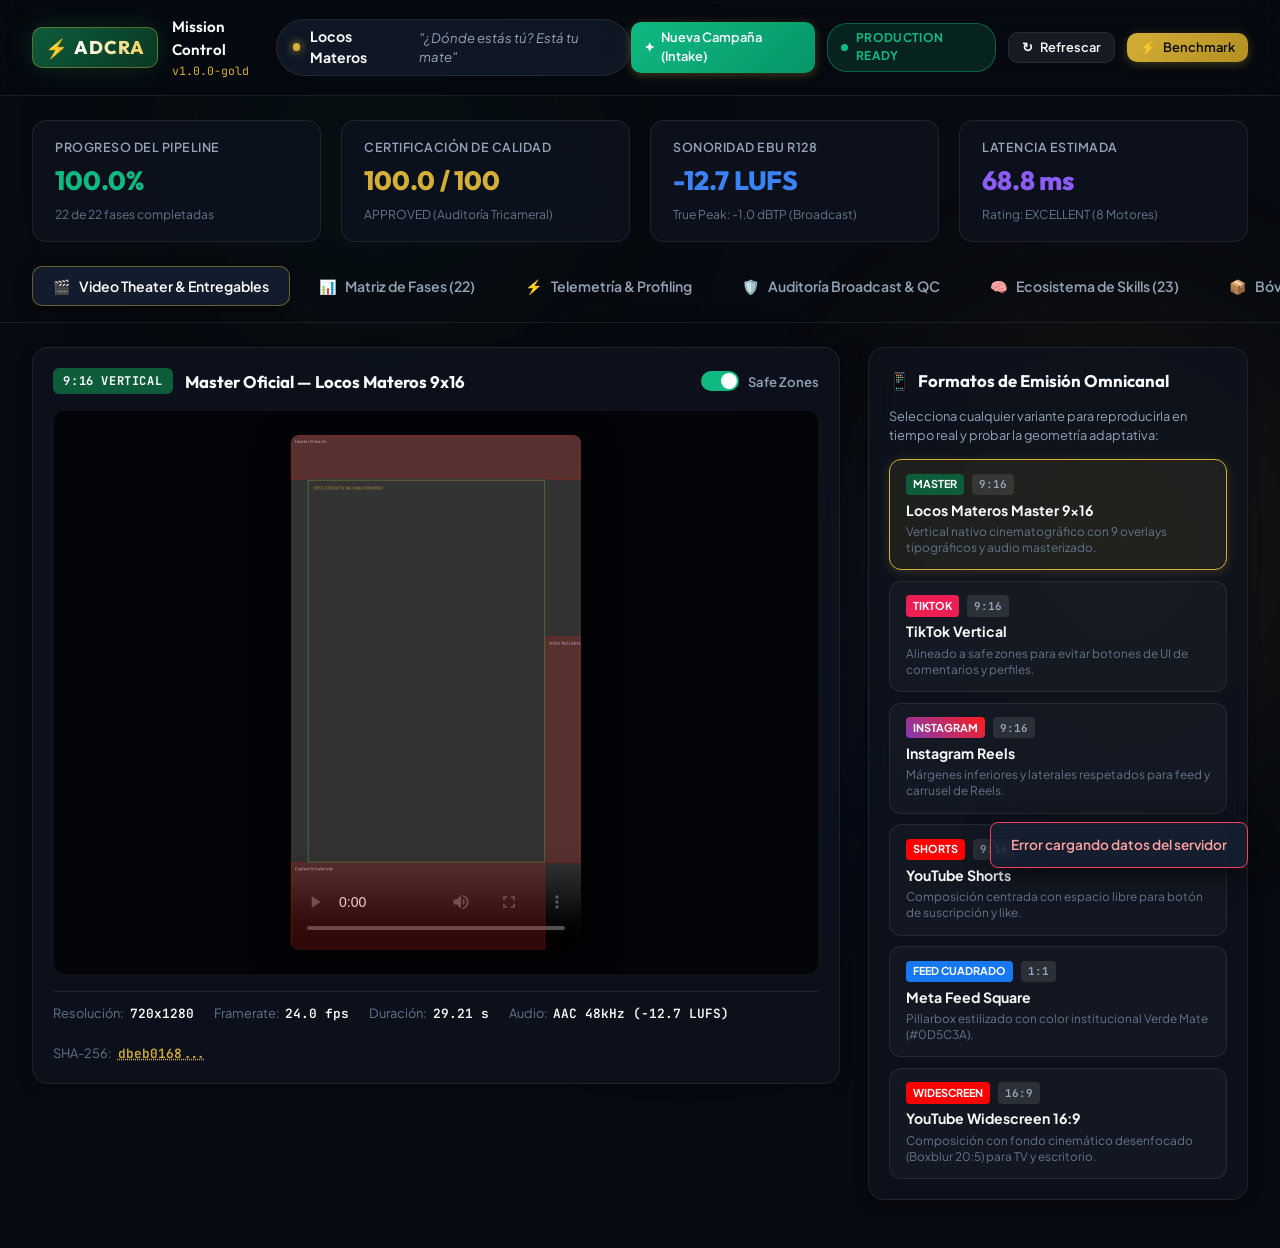
==== web/index.html @ 102d0109 "feat(adcra): initial release v1.0.0-gold + Campaign Intake Studio FASE UI-01" ====
<!DOCTYPE html>
<html lang="es">
<head>
  <meta charset="UTF-8">
  <meta name="viewport" content="width=device-width, initial-scale=1.0">
  <title>ADCRA Mission Control — Autonomous Digital Campaign Dashboard</title>
  <meta name="description" content="Centro de mando, monitoreo en tiempo real y reproductor broadcast de la agencia autónoma ADCRA para la campaña Locos Materos.">
  <link rel="preconnect" href="https://fonts.googleapis.com">
  <link rel="preconnect" href="https://fonts.gstatic.com" crossorigin>
  <link href="https://fonts.googleapis.com/css2?family=Outfit:wght@400;500;600;700;800&family=Plus+Jakarta+Sans:wght@300;400;500;600;700&family=JetBrains+Mono:wght@400;500;600&display=swap" rel="stylesheet">
  <link rel="stylesheet" href="index.css">
</head>
<body class="dark-theme">
  <!-- Glow Elements for Glassmorphism -->
  <div class="ambient-glow glow-green"></div>
  <div class="ambient-glow glow-gold"></div>
  <div class="ambient-glow glow-blue"></div>

  <!-- Header / Top Bar -->
  <header class="top-nav" id="topNav">
    <div class="nav-brand">
      <div class="logo-badge">
        <span class="logo-icon">⚡</span>
        <span class="logo-text">ADCRA</span>
      </div>
      <div class="system-meta">
        <span class="system-title">Mission Control</span>
        <span class="version-tag">v1.0.0-gold</span>
      </div>
    </div>

    <div class="campaign-pill">
      <span class="pill-dot"></span>
      <span class="campaign-title">Locos Materos</span>
      <span class="campaign-claim">"¿Dónde estás tú? Está tu mate"</span>
    </div>

    <div class="nav-actions">
      <a href="/intake" class="btn btn-primary btn-sm" id="btnGoToIntake" style="text-decoration:none; background: linear-gradient(135deg, #10B981, #059669); border-color: #34D399; color: #fff; font-weight: 600; display: inline-flex; align-items: center; gap: 6px;">
        <span class="btn-icon">✦</span> Nueva Campaña (Intake)
      </a>
      <span class="status-badge status-ready" id="systemStatusBadge">
        <span class="pulse-indicator"></span> PRODUCTION READY
      </span>
      <button class="btn btn-secondary btn-sm" id="btnRefresh" title="Refrescar métricas">
        <span class="btn-icon">↻</span> Refrescar
      </button>
      <button class="btn btn-primary btn-sm" id="btnQuickBenchmark" title="Ejecutar prueba de estrés">
        <span class="btn-icon">⚡</span> Benchmark
      </button>
    </div>
  </header>

  <!-- Metric Ribbon -->
  <section class="metric-ribbon" id="metricRibbon">
    <div class="metric-card">
      <div class="metric-label">Progreso del Pipeline</div>
      <div class="metric-value text-emerald" id="valPipelineProgress">100.0%</div>
      <div class="metric-sub">22 de 22 fases completadas</div>
    </div>
    <div class="metric-card">
      <div class="metric-label">Certificación de Calidad</div>
      <div class="metric-value text-gold" id="valQcScore">100.0 / 100</div>
      <div class="metric-sub">APPROVED (Auditoría Tricameral)</div>
    </div>
    <div class="metric-card">
      <div class="metric-label">Sonoridad EBU R128</div>
      <div class="metric-value text-blue" id="valLoudness">-12.7 LUFS</div>
      <div class="metric-sub">True Peak: -1.0 dBTP (Broadcast)</div>
    </div>
    <div class="metric-card">
      <div class="metric-label">Latencia Estimada</div>
      <div class="metric-value text-purple" id="valLatency">68.8 ms</div>
      <div class="metric-sub">Rating: EXCELLENT (8 Motores)</div>
    </div>
  </section>

  <!-- Main Navigation Tabs -->
  <nav class="tab-navigation" id="tabNav">
    <button class="tab-btn active" data-tab="theater" id="tabBtnTheater">
      <span class="tab-icon">🎬</span> Video Theater & Entregables
    </button>
    <button class="tab-btn" data-tab="pipeline" id="tabBtnPipeline">
      <span class="tab-icon">📊</span> Matriz de Fases (22)
    </button>
    <button class="tab-btn" data-tab="telemetry" id="tabBtnTelemetry">
      <span class="tab-icon">⚡</span> Telemetría & Profiling
    </button>
    <button class="tab-btn" data-tab="qc" id="tabBtnQc">
      <span class="tab-icon">🛡️</span> Auditoría Broadcast & QC
    </button>
    <button class="tab-btn" data-tab="skills" id="tabBtnSkills">
      <span class="tab-icon">🧠</span> Ecosistema de Skills (23)
    </button>
    <button class="tab-btn" data-tab="vault" id="tabBtnVault">
      <span class="tab-icon">📦</span> Bóveda de Entrega
    </button>
  </nav>

  <!-- Main Application Content Panels -->
  <main class="dashboard-content" id="dashboardContent">

    <!-- PANEL 1: VIDEO THEATER & MULTI-PLATFORM DELIVERABLES -->
    <section class="tab-panel active" id="panelTheater">
      <div class="theater-grid">
        <!-- Main Player Box -->
        <div class="player-container">
          <div class="player-card glass-panel">
            <div class="player-header">
              <div class="player-meta">
                <span class="badge-format" id="activeFormatBadge">9:16 VERTICAL</span>
                <span class="player-title" id="activeVideoTitle">Master Oficial — Locos Materos 9x16</span>
              </div>
              <div class="player-controls-top">
                <label class="toggle-switch" title="Mostrar/ocultar guías visuales de safe zones para redes sociales">
                  <input type="checkbox" id="chkSafeZone" checked>
                  <span class="toggle-slider"></span>
                  <span class="toggle-text">Safe Zones</span>
                </label>
              </div>
            </div>

            <!-- Video Viewport Frame -->
            <div class="viewport-wrapper">
              <div class="video-viewport aspect-9-16" id="videoViewport">
                <video id="mainVideoPlayer" controls autoplay loop playsinline preload="metadata">
                  <source src="/campaign/deliverables/masters/locos_materos_master_9x16.mp4" type="video/mp4">
                  Tu navegador no soporta reproducción de video HTML5.
                </video>
                <!-- Dynamic Safe Zone PNG Overlay -->
                <div class="safe-zone-overlay visible" id="safeZoneOverlay">
                  <img id="safeZoneImg" src="/campaign/deliverables/guides/tiktok_9_16_safe_zone.png" alt="Guía de Safe Zone">
                </div>
              </div>
            </div>

            <!-- Player Quick Technical Strip -->
            <div class="player-footer">
              <div class="spec-item">
                <span class="spec-name">Resolución:</span>
                <span class="spec-val" id="specResolution">720x1280</span>
              </div>
              <div class="spec-item">
                <span class="spec-name">Framerate:</span>
                <span class="spec-val" id="specFps">24.0 fps</span>
              </div>
              <div class="spec-item">
                <span class="spec-name">Duración:</span>
                <span class="spec-val" id="specDuration">29.21 s</span>
              </div>
              <div class="spec-item">
                <span class="spec-name">Audio:</span>
                <span class="spec-val" id="specAudio">AAC 48kHz (-12.7 LUFS)</span>
              </div>
              <div class="spec-item spec-hash">
                <span class="spec-name">SHA-256:</span>
                <span class="spec-val hash-preview" id="specHash" title="Click para copiar">dbeb0168...</span>
              </div>
            </div>
          </div>
        </div>

        <!-- Multi-Platform Format Switcher Sidebar -->
        <div class="format-sidebar">
          <div class="glass-panel sidebar-card">
            <h3 class="sidebar-title">
              <span>📱</span> Formatos de Emisión Omnicanal
            </h3>
            <p class="sidebar-subtitle">Selecciona cualquier variante para reproducirla en tiempo real y probar la geometría adaptativa:</p>

            <div class="format-list" id="formatList">
              <!-- Master 9:16 -->
              <div class="format-card active" data-format="master" data-src="/campaign/deliverables/masters/locos_materos_master_9x16.mp4" data-aspect="aspect-9-16" data-res="720x1280" data-guide="/campaign/deliverables/guides/tiktok_9_16_safe_zone.png" data-hash="dbeb016878deb5d1b0bc14c7e440fef6086ccc941d21f2624d937bda3be0b05d">
                <div class="format-badge-row">
                  <span class="format-pill">MASTER</span>
                  <span class="aspect-pill">9:16</span>
                </div>
                <div class="format-name">Locos Materos Master 9x16</div>
                <div class="format-details">Vertical nativo cinematográfico con 9 overlays tipográficos y audio masterizado.</div>
              </div>

              <!-- TikTok 9:16 -->
              <div class="format-card" data-format="tiktok" data-src="/campaign/deliverables/exports/locos_materos_tiktok_9x16.mp4" data-aspect="aspect-9-16" data-res="720x1280" data-guide="/campaign/deliverables/guides/tiktok_9_16_safe_zone.png" data-hash="0c3118aa04cd5ad56aa85c10af69ef1b6aa5b90118e38c26075c4e3ab79949b8">
                <div class="format-badge-row">
                  <span class="format-pill pill-tiktok">TIKTOK</span>
                  <span class="aspect-pill">9:16</span>
                </div>
                <div class="format-name">TikTok Vertical</div>
                <div class="format-details">Alineado a safe zones para evitar botones de UI de comentarios y perfiles.</div>
              </div>

              <!-- Instagram Reels 9:16 -->
              <div class="format-card" data-format="reels" data-src="/campaign/deliverables/exports/locos_materos_instagram_reels_9x16.mp4" data-aspect="aspect-9-16" data-res="720x1280" data-guide="/campaign/deliverables/guides/instagram_reels_9_16_safe_zone.png" data-hash="0c3118aa04cd5ad56aa85c10af69ef1b6aa5b90118e38c26075c4e3ab79949b8">
                <div class="format-badge-row">
                  <span class="format-pill pill-ig">INSTAGRAM</span>
                  <span class="aspect-pill">9:16</span>
                </div>
                <div class="format-name">Instagram Reels</div>
                <div class="format-details">Márgenes inferiores y laterales respetados para feed y carrusel de Reels.</div>
              </div>

              <!-- YouTube Shorts 9:16 -->
              <div class="format-card" data-format="shorts" data-src="/campaign/deliverables/exports/locos_materos_youtube_shorts_9x16.mp4" data-aspect="aspect-9-16" data-res="720x1280" data-guide="/campaign/deliverables/guides/youtube_shorts_9_16_safe_zone.png" data-hash="0c3118aa04cd5ad56aa85c10af69ef1b6aa5b90118e38c26075c4e3ab79949b8">
                <div class="format-badge-row">
                  <span class="format-pill pill-yt">SHORTS</span>
                  <span class="aspect-pill">9:16</span>
                </div>
                <div class="format-name">YouTube Shorts</div>
                <div class="format-details">Composición centrada con espacio libre para botón de suscripción y like.</div>
              </div>

              <!-- Meta Feed 1:1 -->
              <div class="format-card" data-format="feed" data-src="/campaign/deliverables/exports/locos_materos_feed_square_1x1.mp4" data-aspect="aspect-1-1" data-res="720x720" data-guide="/campaign/deliverables/guides/meta_feed_1_1_safe_zone.png" data-hash="bd7d09f0f0ec76ebd94250ee63cfa8d9e685934fb68d99c7d42cf89aee70f5e1">
                <div class="format-badge-row">
                  <span class="format-pill pill-feed">FEED CUADRADO</span>
                  <span class="aspect-pill">1:1</span>
                </div>
                <div class="format-name">Meta Feed Square</div>
                <div class="format-details">Pillarbox estilizado con color institucional Verde Mate (#0D5C3A).</div>
              </div>

              <!-- YouTube Widescreen 16:9 -->
              <div class="format-card" data-format="wide" data-src="/campaign/deliverables/exports/locos_materos_youtube_widescreen_16x9.mp4" data-aspect="aspect-16-9" data-res="1280x720" data-guide="/campaign/deliverables/guides/youtube_widescreen_16_9_safe_zone.png" data-hash="692855b14a439868dd268e0d65b7501a37c35e7dfbbd1c5d3361e6878b4b73b5">
                <div class="format-badge-row">
                  <span class="format-pill pill-yt">WIDESCREEN</span>
                  <span class="aspect-pill">16:9</span>
                </div>
                <div class="format-name">YouTube Widescreen 16:9</div>
                <div class="format-details">Composición con fondo cinemático desenfocado (Boxblur 20:5) para TV y escritorio.</div>
              </div>
            </div>
          </div>
        </div>
      </div>
    </section>

    <!-- PANEL 2: PIPELINE MATRIX (22 PHASES) -->
    <section class="tab-panel" id="panelPipeline">
      <div class="panel-header">
        <div>
          <h2 class="section-title">Matriz de Ejecución de ADCRA (22 Fases)</h2>
          <p class="section-desc">Estructura secuencial y modular del pipeline autónomo con enlace directo a artefactos:</p>
        </div>
        <div class="filter-controls">
          <input type="text" id="pipelineSearch" class="search-input" placeholder="Buscar fase por nombre o categoría...">
        </div>
      </div>

      <div class="phases-grid" id="phasesGrid">
        <!-- Inyectado dinámicamente vía app.js -->
      </div>
    </section>

    <!-- PANEL 3: TELEMETRY & REAL-TIME PROFILING -->
    <section class="tab-panel" id="panelTelemetry">
      <div class="panel-header">
        <div>
          <h2 class="section-title">Telemetría de Rendimiento y Profiling de Motores</h2>
          <p class="section-desc">Monitoreo de latencia en milisegundos, throughput y consumo de memoria:</p>
        </div>
        <button class="btn btn-primary" id="btnRunBenchmarkLive">
          <span class="btn-icon">⚡</span> Ejecutar Stress-Test en Vivo
        </button>
      </div>

      <div class="telemetry-layout">
        <!-- Hardware Telemetry Card -->
        <div class="glass-panel hw-card">
          <h3 class="card-title">Entorno de Ejecución</h3>
          <div class="hw-grid">
            <div class="hw-item">
              <span class="hw-label">Sistema Operativo</span>
              <span class="hw-val" id="hwOs">Linux (x86_64)</span>
            </div>
            <div class="hw-item">
              <span class="hw-label">Núcleos de CPU</span>
              <span class="hw-val" id="hwCpu">8 Cores</span>
            </div>
            <div class="hw-item">
              <span class="hw-label">Memoria RAM</span>
              <span class="hw-val" id="hwRam">8.65 GB</span>
            </div>
            <div class="hw-item">
              <span class="hw-label">Aceleración Gráfica</span>
              <span class="hw-val text-emerald" id="hwGpu">NVIDIA GeForce GTX 750 Ti</span>
            </div>
          </div>
        </div>

        <!-- Engines Benchmark Table -->
        <div class="glass-panel engines-card">
          <div class="card-header-flex">
            <h3 class="card-title">Latencia y Throughput por Motor Algorítmico</h3>
            <span class="rating-badge rating-excellent" id="perfRatingBadge">RATING: EXCELLENT</span>
          </div>

          <div class="engine-bars" id="engineBarsContainer">
            <!-- Inyectado dinámicamente vía app.js -->
          </div>
        </div>
      </div>
    </section>

    <!-- PANEL 4: QC CERTIFICATION & BROADCAST AUDIT -->
    <section class="tab-panel" id="panelQc">
      <div class="panel-header">
        <div>
          <h2 class="section-title">Certificación Tricameral de Control de Calidad (QC)</h2>
          <p class="section-desc">Dictamen oficial de emisión broadcast basado en auditoría técnica, creativa y de marca:</p>
        </div>
        <div class="cert-stamp">
          <span class="stamp-icon">🛡️</span> CERTIFIED APPROVED
        </div>
      </div>

      <div class="qc-grid">
        <!-- Technical Audit -->
        <div class="glass-panel qc-card">
          <div class="qc-card-header">
            <h3 class="card-title">1. Auditoría Técnica</h3>
            <span class="score-pill score-perfect">100% PASS</span>
          </div>
          <ul class="qc-checklist">
            <li class="qc-item pass">
              <span class="check-icon">✓</span>
              <div class="check-body">
                <span class="check-title">Resolución y Geometría</span>
                <span class="check-desc">720x1280 píxeles a 24 fps progresivo exactos.</span>
              </div>
            </li>
            <li class="qc-item pass">
              <span class="check-icon">✓</span>
              <div class="check-body">
                <span class="check-title">Cumplimiento de Sonoridad</span>
                <span class="check-desc">-12.7 LUFS integrados y True Peak de -1.0 dBTP (EBU R128).</span>
              </div>
            </li>
            <li class="qc-item pass">
              <span class="check-icon">✓</span>
              <div class="check-body">
                <span class="check-title">Duración Temporal</span>
                <span class="check-desc">29.21 segundos dentro del límite publicitario estricto (&lt; 30s).</span>
              </div>
            </li>
            <li class="qc-item pass">
              <span class="check-icon">✓</span>
              <div class="check-body">
                <span class="check-title">Codificación y Multiplexación</span>
                <span class="check-desc">Video H.264 High Profile @ L4.1 con audio estéreo AAC 48kHz.</span>
              </div>
            </li>
          </ul>
        </div>

        <!-- Creative Audit -->
        <div class="glass-panel qc-card">
          <div class="qc-card-header">
            <h3 class="card-title">2. Auditoría Creativa</h3>
            <span class="score-pill score-perfect">100% PASS</span>
          </div>
          <ul class="qc-checklist">
            <li class="qc-item pass">
              <span class="check-icon">✓</span>
              <div class="check-body">
                <span class="check-title">Sincronización al Beat</span>
                <span class="check-desc">9 escenas perfectamente cortadas al compás de 107.7 BPM.</span>
              </div>
            </li>
            <li class="qc-item pass">
              <span class="check-icon">✓</span>
              <div class="check-body">
                <span class="check-title">Cinética Tipográfica</span>
                <span class="check-desc">Overlays de HyperFrames con animaciones de entrada y salida fluidas.</span>
              </div>
            </li>
            <li class="qc-item pass">
              <span class="check-icon">✓</span>
              <div class="check-body">
                <span class="check-title">Arco Dramático</span>
                <span class="check-desc">Introducción de cotidianeidad, aceleración y remate heroico final.</span>
              </div>
            </li>
            <li class="qc-item pass">
              <span class="check-icon">✓</span>
              <div class="check-body">
                <span class="check-title">Integración Semántica</span>
                <span class="check-desc">Alineación rigurosa de los versos de la canción con el metraje visual.</span>
              </div>
            </li>
          </ul>
        </div>

        <!-- Brand Audit -->
        <div class="glass-panel qc-card">
          <div class="qc-card-header">
            <h3 class="card-title">3. Auditoría de Marca</h3>
            <span class="score-pill score-perfect">100% PASS</span>
          </div>
          <ul class="qc-checklist">
            <li class="qc-item pass">
              <span class="check-icon">✓</span>
              <div class="check-body">
                <span class="check-title">Identidad Cromática</span>
                <span class="check-desc">Paleta obligatoria: Verde Mate (#0D5C3A) y Dorado Yerba (#D4AF37).</span>
              </div>
            </li>
            <li class="qc-item pass">
              <span class="check-icon">✓</span>
              <div class="check-body">
                <span class="check-title">Claim Institucional Verificado</span>
                <span class="check-desc">"¿Dónde estás tú? Está tu mate" destacado en el Hero Packshot.</span>
              </div>
            </li>
            <li class="qc-item pass">
              <span class="check-icon">✓</span>
              <div class="check-body">
                <span class="check-title">Progresión de Visibilidad</span>
                <span class="check-desc">Cierre culminante con el packshot oficial y logotipo de Locos Materos.</span>
              </div>
            </li>
            <li class="qc-item pass">
              <span class="check-icon">✓</span>
              <div class="check-body">
                <span class="check-title">Safe Zones Protegidas</span>
                <span class="check-desc">Cero oclusión de logotipos ni claims por la interfaz de las apps.</span>
              </div>
            </li>
          </ul>
        </div>
      </div>
    </section>

    <!-- PANEL 5: SKILL ECOSYSTEM EXPLORER (23 SKILLS) -->
    <section class="tab-panel" id="panelSkills">
      <div class="panel-header">
        <div>
          <h2 class="section-title">Catálogo e Introspección de Habilidades (23 Skills)</h2>
          <p class="section-desc">Ecosistema modular de agentes distribuidos en 9 dominios operativos:</p>
        </div>
        <div class="filter-controls">
          <select id="domainSelect" class="search-input">
            <option value="all">Todos los dominios</option>
            <option value="analysis">Analysis</option>
            <option value="creative">Creative</option>
            <option value="memory">Memory</option>
            <option value="meta">Meta / Learning</option>
            <option value="post-production">Post-Production</option>
            <option value="production">Production</option>
            <option value="quality-control">Quality Control</option>
            <option value="strategy">Strategy</option>
            <option value="tools">Tools</option>
          </select>
          <input type="text" id="skillSearch" class="search-input" placeholder="Buscar habilidad por nombre o función...">
        </div>
      </div>

      <div class="skills-grid" id="skillsGrid">
        <!-- Inyectado dinámicamente vía app.js -->
      </div>
    </section>

    <!-- PANEL 6: DELIVERY VAULT & SPECS -->
    <section class="tab-panel" id="panelVault">
      <div class="panel-header">
        <div>
          <h2 class="section-title">Bóveda de Entregables Comerciales</h2>
          <p class="section-desc">Paquete formal de emisión con trazabilidad criptográfica SHA-256 y Ficha Técnica:</p>
        </div>
        <a href="/campaign/deliverables/masters/FICHA_TECNICA.md" target="_blank" class="btn btn-secondary">
          <span class="btn-icon">📄</span> Abrir Ficha Técnica Completa
        </a>
      </div>

      <div class="vault-table-container glass-panel">
        <table class="vault-table">
          <thead>
            <tr>
              <th>Canal / Tipo</th>
              <th>Aspecto</th>
              <th>Resolución</th>
              <th>Duración</th>
              <th>Tamaño</th>
              <th>Checksum SHA-256</th>
              <th>Acción</th>
            </tr>
          </thead>
          <tbody id="vaultTableBody">
            <!-- Inyectado dinámicamente vía app.js -->
          </tbody>
        </table>
      </div>
    </section>

  </main>

  <!-- ARTIFACT INSPECTOR MODAL -->
  <div class="modal-overlay" id="artifactModal">
    <div class="modal-container glass-panel">
      <div class="modal-header">
        <div>
          <h3 class="modal-title" id="modalArtifactTitle">Inspección de Artefacto</h3>
          <span class="modal-subtitle" id="modalArtifactPath">campaign/path.json</span>
        </div>
        <div class="modal-actions">
          <button class="btn btn-secondary btn-sm" id="btnCopyJson">Copiar Contenido</button>
          <button class="btn-close" id="btnCloseModal">&times;</button>
        </div>
      </div>
      <div class="modal-body">
        <pre class="json-viewer"><code id="modalJsonContent">// Cargando contenido...</code></pre>
      </div>
    </div>
  </div>

  <!-- Toast Notification -->
  <div class="toast-container" id="toastContainer"></div>

  <!-- Main JavaScript App -->
  <script src="app.js"></script>
</body>
</html>
---- web/index.css ----
/* ==========================================================================
   ADCRA MISSION CONTROL — DESIGN SYSTEM & STYLESHEET
   Estética Glassmorphism Dark-Mode de Alta Fidelidad
   ========================================================================== */

:root {
  /* Brand Tokens — Locos Materos & ADCRA */
  --color-mate-green: #0D5C3A;
  --color-mate-light: #168052;
  --color-yerba-gold: #D4AF37;
  --color-gold-bright: #F5D061;
  --color-emerald: #10B981;
  --color-blue: #3B82F6;
  --color-purple: #8B5CF6;
  --color-rose: #F43F5E;

  /* Surfaces & Dark Palette */
  --bg-base: #070A10;
  --bg-surface: rgba(14, 20, 32, 0.72);
  --bg-surface-elevated: rgba(22, 32, 50, 0.85);
  --bg-card: rgba(18, 26, 42, 0.65);
  --border-subtle: rgba(255, 255, 255, 0.08);
  --border-active: rgba(212, 175, 55, 0.45);
  --border-emerald: rgba(16, 185, 129, 0.4);

  /* Typography */
  --font-primary: 'Plus Jakarta Sans', -apple-system, BlinkMacSystemFont, sans-serif;
  --font-heading: 'Outfit', sans-serif;
  --font-mono: 'JetBrains Mono', monospace;

  /* Text Colors */
  --text-main: #F8FAFC;
  --text-muted: #94A3B8;
  --text-dim: #64748B;

  /* Shadows & Glassmorphism */
  --glass-blur: blur(16px);
  --glass-blur-deep: blur(24px);
  --shadow-sm: 0 4px 12px rgba(0, 0, 0, 0.35);
  --shadow-md: 0 8px 24px rgba(0, 0, 0, 0.5);
  --shadow-glow-gold: 0 0 24px rgba(212, 175, 55, 0.25);
  --shadow-glow-green: 0 0 24px rgba(13, 92, 58, 0.35);

  /* Transitions */
  --transition-fast: 150ms cubic-bezier(0.4, 0, 0.2, 1);
  --transition-base: 250ms cubic-bezier(0.4, 0, 0.2, 1);
}

/* Reset & Base Setup */
*, *::before, *::after {
  box-sizing: border-box;
  margin: 0;
  padding: 0;
}

body.dark-theme {
  background-color: var(--bg-base);
  color: var(--text-main);
  font-family: var(--font-primary);
  line-height: 1.5;
  min-height: 100vh;
  overflow-x: hidden;
  position: relative;
  -webkit-font-smoothing: antialiased;
}

/* Ambient Glowing Background Orbs */
.ambient-glow {
  position: fixed;
  border-radius: 50%;
  filter: blur(120px);
  pointer-events: none;
  z-index: 0;
  opacity: 0.15;
}
.glow-green {
  top: -100px;
  left: 10%;
  width: 500px;
  height: 500px;
  background: radial-gradient(circle, var(--color-mate-green), transparent 70%);
}
.glow-gold {
  top: 30%;
  right: -100px;
  width: 550px;
  height: 550px;
  background: radial-gradient(circle, var(--color-yerba-gold), transparent 70%);
}
.glow-blue {
  bottom: -100px;
  left: 30%;
  width: 600px;
  height: 600px;
  background: radial-gradient(circle, #1E40AF, transparent 70%);
}

/* Glass Panel Utility */
.glass-panel {
  background: var(--bg-surface);
  backdrop-filter: var(--glass-blur);
  -webkit-backdrop-filter: var(--glass-blur);
  border: 1px solid var(--border-subtle);
  border-radius: 16px;
  box-shadow: var(--shadow-sm);
  position: relative;
  z-index: 1;
}

/* Header & Top Bar */
.top-nav {
  position: sticky;
  top: 0;
  z-index: 100;
  display: flex;
  align-items: center;
  justify-content: space-between;
  padding: 1rem 2rem;
  background: rgba(7, 10, 16, 0.85);
  backdrop-filter: var(--glass-blur-deep);
  -webkit-backdrop-filter: var(--glass-blur-deep);
  border-bottom: 1px solid var(--border-subtle);
}

.nav-brand {
  display: flex;
  align-items: center;
  gap: 0.85rem;
}

.logo-badge {
  display: flex;
  align-items: center;
  gap: 0.4rem;
  background: linear-gradient(135deg, var(--color-mate-green), #083823);
  border: 1px solid rgba(212, 175, 55, 0.4);
  padding: 0.35rem 0.75rem;
  border-radius: 10px;
  box-shadow: var(--shadow-glow-green);
}
.logo-icon {
  font-size: 1.15rem;
  color: var(--color-gold-bright);
}
.logo-text {
  font-family: var(--font-heading);
  font-weight: 800;
  font-size: 1.15rem;
  letter-spacing: 0.05em;
  background: linear-gradient(90deg, #FFFFFF, var(--color-gold-bright));
  -webkit-background-clip: text;
  -webkit-text-fill-color: transparent;
}

.system-meta {
  display: flex;
  flex-direction: column;
}
.system-title {
  font-family: var(--font-heading);
  font-weight: 600;
  font-size: 0.95rem;
  color: var(--text-main);
}
.version-tag {
  font-family: var(--font-mono);
  font-size: 0.72rem;
  color: var(--color-yerba-gold);
}

.campaign-pill {
  display: flex;
  align-items: center;
  gap: 0.6rem;
  background: rgba(22, 32, 50, 0.6);
  border: 1px solid var(--border-subtle);
  padding: 0.4rem 1rem;
  border-radius: 30px;
}
.pill-dot {
  width: 8px;
  height: 8px;
  border-radius: 50%;
  background-color: var(--color-yerba-gold);
  box-shadow: 0 0 8px var(--color-yerba-gold);
}
.campaign-title {
  font-weight: 700;
  font-size: 0.88rem;
  color: var(--text-main);
}
.campaign-claim {
  font-size: 0.82rem;
  color: var(--text-muted);
  font-style: italic;
}

.nav-actions {
  display: flex;
  align-items: center;
  gap: 0.75rem;
}

.status-badge {
  display: inline-flex;
  align-items: center;
  gap: 0.5rem;
  padding: 0.35rem 0.85rem;
  border-radius: 20px;
  font-size: 0.75rem;
  font-weight: 700;
  letter-spacing: 0.03em;
}
.status-ready {
  background: rgba(16, 185, 129, 0.15);
  border: 1px solid var(--border-emerald);
  color: var(--color-emerald);
}
.pulse-indicator {
  width: 7px;
  height: 7px;
  border-radius: 50%;
  background-color: var(--color-emerald);
  animation: pulse-ring 2s infinite;
}
@keyframes pulse-ring {
  0% { transform: scale(0.95); box-shadow: 0 0 0 0 rgba(16, 185, 129, 0.7); }
  70% { transform: scale(1); box-shadow: 0 0 0 6px rgba(16, 185, 129, 0); }
  100% { transform: scale(0.95); box-shadow: 0 0 0 0 rgba(16, 185, 129, 0); }
}

/* Buttons */
.btn {
  display: inline-flex;
  align-items: center;
  gap: 0.45rem;
  padding: 0.5rem 1rem;
  border-radius: 10px;
  font-family: var(--font-primary);
  font-size: 0.85rem;
  font-weight: 600;
  cursor: pointer;
  border: none;
  transition: all var(--transition-fast);
  text-decoration: none;
}
.btn-sm {
  padding: 0.4rem 0.8rem;
  font-size: 0.8rem;
}
.btn-primary {
  background: linear-gradient(135deg, var(--color-yerba-gold), #B38E22);
  color: #070A10;
  box-shadow: 0 2px 10px rgba(212, 175, 55, 0.3);
}
.btn-primary:hover {
  transform: translateY(-1px);
  box-shadow: 0 4px 14px rgba(212, 175, 55, 0.45);
}
.btn-secondary {
  background: rgba(255, 255, 255, 0.07);
  color: var(--text-main);
  border: 1px solid var(--border-subtle);
}
.btn-secondary:hover {
  background: rgba(255, 255, 255, 0.12);
  border-color: rgba(255, 255, 255, 0.2);
}

/* Metric Ribbon */
.metric-ribbon {
  display: grid;
  grid-template-columns: repeat(auto-fit, minmax(220px, 1fr));
  gap: 1.25rem;
  padding: 1.5rem 2rem 0.5rem 2rem;
  position: relative;
  z-index: 1;
}
.metric-card {
  background: var(--bg-surface);
  backdrop-filter: var(--glass-blur);
  border: 1px solid var(--border-subtle);
  border-radius: 14px;
  padding: 1.1rem 1.4rem;
  display: flex;
  flex-direction: column;
  gap: 0.25rem;
  transition: transform var(--transition-fast), border-color var(--transition-fast);
}
.metric-card:hover {
  transform: translateY(-2px);
  border-color: rgba(212, 175, 55, 0.3);
}
.metric-label {
  font-size: 0.78rem;
  font-weight: 600;
  text-transform: uppercase;
  letter-spacing: 0.04em;
  color: var(--text-muted);
}
.metric-value {
  font-family: var(--font-heading);
  font-size: 1.65rem;
  font-weight: 800;
  letter-spacing: -0.01em;
}
.metric-sub {
  font-size: 0.76rem;
  color: var(--text-dim);
}
.text-emerald { color: var(--color-emerald); }
.text-gold { color: var(--color-yerba-gold); }
.text-blue { color: var(--color-blue); }
.text-purple { color: var(--color-purple); }

/* Navigation Tabs */
.tab-navigation {
  display: flex;
  gap: 0.5rem;
  padding: 1rem 2rem;
  border-bottom: 1px solid var(--border-subtle);
  position: relative;
  z-index: 10;
  overflow-x: auto;
}
.tab-btn {
  display: inline-flex;
  align-items: center;
  gap: 0.5rem;
  padding: 0.65rem 1.25rem;
  border-radius: 10px;
  background: transparent;
  color: var(--text-muted);
  border: 1px solid transparent;
  font-family: var(--font-primary);
  font-size: 0.88rem;
  font-weight: 600;
  cursor: pointer;
  white-space: nowrap;
  transition: all var(--transition-fast);
}
.tab-btn:hover {
  color: var(--text-main);
  background: rgba(255, 255, 255, 0.04);
}
.tab-btn.active {
  color: #FFFFFF;
  background: var(--bg-surface-elevated);
  border-color: var(--border-active);
  box-shadow: 0 4px 16px rgba(0, 0, 0, 0.4);
}

/* Dashboard Content */
.dashboard-content {
  padding: 1.5rem 2rem 3rem 2rem;
  position: relative;
  z-index: 1;
}
.tab-panel {
  display: none;
  animation: fadeIn 200ms ease-out;
}
.tab-panel.active {
  display: block;
}
@keyframes fadeIn {
  from { opacity: 0; transform: translateY(6px); }
  to { opacity: 1; transform: translateY(0); }
}

/* ==========================================================================
   PANEL 1: VIDEO THEATER & DELIVERABLES
   ========================================================================== */
.theater-grid {
  display: grid;
  grid-template-columns: 1fr 380px;
  gap: 1.75rem;
  align-items: start;
}

.player-container {
  display: flex;
  flex-direction: column;
}
.player-card {
  padding: 1.25rem;
  display: flex;
  flex-direction: column;
  gap: 1rem;
}
.player-header {
  display: flex;
  align-items: center;
  justify-content: space-between;
}
.player-meta {
  display: flex;
  align-items: center;
  gap: 0.75rem;
}
.badge-format {
  background: var(--color-mate-green);
  color: #FFFFFF;
  padding: 0.25rem 0.65rem;
  border-radius: 6px;
  font-family: var(--font-mono);
  font-size: 0.75rem;
  font-weight: 700;
  letter-spacing: 0.05em;
}
.player-title {
  font-family: var(--font-heading);
  font-weight: 700;
  font-size: 1.05rem;
}

/* Safe Zone Toggle */
.toggle-switch {
  display: flex;
  align-items: center;
  gap: 0.55rem;
  cursor: pointer;
  font-size: 0.82rem;
  font-weight: 600;
  color: var(--text-muted);
}
.toggle-switch input { display: none; }
.toggle-slider {
  width: 38px;
  height: 20px;
  background: rgba(255, 255, 255, 0.15);
  border-radius: 20px;
  position: relative;
  transition: background var(--transition-fast);
}
.toggle-slider::before {
  content: '';
  position: absolute;
  top: 2px;
  left: 2px;
  width: 16px;
  height: 16px;
  border-radius: 50%;
  background: #FFFFFF;
  transition: transform var(--transition-fast);
}
.toggle-switch input:checked + .toggle-slider {
  background: var(--color-emerald);
}
.toggle-switch input:checked + .toggle-slider::before {
  transform: translateX(18px);
}

/* Viewport Wrapper */
.viewport-wrapper {
  background: #020408;
  border-radius: 12px;
  display: flex;
  justify-content: center;
  align-items: center;
  padding: 1.5rem;
  min-height: 540px;
  position: relative;
  overflow: hidden;
  border: 1px solid rgba(255, 255, 255, 0.05);
}

/* Dynamic Aspect Ratio Containers */
.video-viewport {
  position: relative;
  border-radius: 8px;
  overflow: hidden;
  box-shadow: 0 12px 36px rgba(0, 0, 0, 0.8);
  transition: width var(--transition-base), height var(--transition-base);
}
.video-viewport.aspect-9-16 {
  width: 290px;
  height: 515px; /* 9:16 vertical */
}
.video-viewport.aspect-1-1 {
  width: 440px;
  height: 440px; /* 1:1 square */
}
.video-viewport.aspect-16-9 {
  width: 640px;
  height: 360px; /* 16:9 landscape */
}

.video-viewport video {
  width: 100%;
  height: 100%;
  object-fit: cover;
  display: block;
}

/* Safe Zone Overlay Layer */
.safe-zone-overlay {
  position: absolute;
  top: 0;
  left: 0;
  width: 100%;
  height: 100%;
  pointer-events: none;
  opacity: 0;
  transition: opacity var(--transition-fast);
  z-index: 5;
}
.safe-zone-overlay.visible {
  opacity: 0.78;
}
.safe-zone-overlay img {
  width: 100%;
  height: 100%;
  object-fit: cover;
}

/* Player Quick Specs Footer */
.player-footer {
  display: flex;
  flex-wrap: wrap;
  gap: 1.25rem;
  padding-top: 0.75rem;
  border-top: 1px solid var(--border-subtle);
  font-size: 0.8rem;
}
.spec-item {
  display: flex;
  align-items: center;
  gap: 0.35rem;
}
.spec-name {
  color: var(--text-dim);
}
.spec-val {
  color: var(--text-main);
  font-weight: 600;
  font-family: var(--font-mono);
}
.spec-hash {
  cursor: pointer;
}
.hash-preview {
  color: var(--color-yerba-gold);
  text-decoration: underline dotted;
}

/* Sidebar Format Switcher */
.sidebar-card {
  padding: 1.25rem;
  display: flex;
  flex-direction: column;
  gap: 0.85rem;
}
.sidebar-title {
  font-family: var(--font-heading);
  font-size: 1.05rem;
  font-weight: 700;
  display: flex;
  align-items: center;
  gap: 0.5rem;
}
.sidebar-subtitle {
  font-size: 0.8rem;
  color: var(--text-muted);
}
.format-list {
  display: flex;
  flex-direction: column;
  gap: 0.65rem;
}
.format-card {
  background: rgba(255, 255, 255, 0.03);
  border: 1px solid var(--border-subtle);
  border-radius: 12px;
  padding: 0.85rem 1rem;
  cursor: pointer;
  transition: all var(--transition-fast);
}
.format-card:hover {
  background: rgba(255, 255, 255, 0.06);
  border-color: rgba(212, 175, 55, 0.3);
  transform: translateX(3px);
}
.format-card.active {
  background: rgba(212, 175, 55, 0.09);
  border-color: var(--color-yerba-gold);
  box-shadow: 0 2px 12px rgba(212, 175, 55, 0.2);
}
.format-badge-row {
  display: flex;
  align-items: center;
  gap: 0.45rem;
  margin-bottom: 0.3rem;
}
.format-pill {
  font-size: 0.68rem;
  font-weight: 700;
  padding: 0.15rem 0.45rem;
  border-radius: 4px;
  background: var(--color-mate-green);
  color: #FFF;
}
.aspect-pill {
  font-size: 0.68rem;
  font-family: var(--font-mono);
  font-weight: 700;
  padding: 0.15rem 0.45rem;
  border-radius: 4px;
  background: rgba(255, 255, 255, 0.1);
  color: var(--text-muted);
}
.pill-tiktok { background: #EE1D52; }
.pill-ig { background: linear-gradient(45deg, #833AB4, #FD1D1D); }
.pill-yt { background: #FF0000; }
.pill-feed { background: #1877F2; }

.format-name {
  font-weight: 700;
  font-size: 0.88rem;
  margin-bottom: 0.2rem;
}
.format-details {
  font-size: 0.74rem;
  color: var(--text-dim);
  line-height: 1.35;
}

/* ==========================================================================
   PANEL 2: PIPELINE MATRIX (22 PHASES)
   ========================================================================== */
.panel-header {
  display: flex;
  align-items: center;
  justify-content: space-between;
  margin-bottom: 1.5rem;
}
.section-title {
  font-family: var(--font-heading);
  font-size: 1.4rem;
  font-weight: 700;
}
.section-desc {
  font-size: 0.85rem;
  color: var(--text-muted);
  margin-top: 0.2rem;
}

.search-input {
  background: rgba(255, 255, 255, 0.05);
  border: 1px solid var(--border-subtle);
  border-radius: 8px;
  padding: 0.55rem 1rem;
  color: var(--text-main);
  font-family: var(--font-primary);
  font-size: 0.85rem;
  min-width: 260px;
}
.search-input:focus {
  outline: none;
  border-color: var(--color-yerba-gold);
}

.phases-grid {
  display: grid;
  grid-template-columns: repeat(auto-fill, minmax(280px, 1fr));
  gap: 1rem;
}

.phase-card {
  background: var(--bg-surface);
  backdrop-filter: var(--glass-blur);
  border: 1px solid var(--border-subtle);
  border-radius: 12px;
  padding: 1rem 1.15rem;
  cursor: pointer;
  transition: all var(--transition-fast);
  display: flex;
  flex-direction: column;
  gap: 0.5rem;
}
.phase-card:hover {
  border-color: var(--color-yerba-gold);
  transform: translateY(-2px);
  box-shadow: var(--shadow-sm);
}
.phase-card-top {
  display: flex;
  align-items: center;
  justify-content: space-between;
}
.phase-id {
  font-family: var(--font-mono);
  font-weight: 700;
  font-size: 0.76rem;
  color: var(--color-yerba-gold);
}
.phase-category {
  font-size: 0.7rem;
  text-transform: uppercase;
  padding: 0.15rem 0.45rem;
  border-radius: 4px;
  background: rgba(255, 255, 255, 0.07);
  color: var(--text-dim);
}
.phase-name {
  font-weight: 700;
  font-size: 0.92rem;
  line-height: 1.35;
}
.phase-artifact {
  font-family: var(--font-mono);
  font-size: 0.72rem;
  color: var(--text-dim);
  overflow: hidden;
  text-overflow: ellipsis;
  white-space: nowrap;
}
.phase-card-bottom {
  display: flex;
  align-items: center;
  justify-content: space-between;
  margin-top: auto;
  padding-top: 0.5rem;
  border-top: 1px solid rgba(255, 255, 255, 0.04);
}
.phase-status-pill {
  font-size: 0.7rem;
  font-weight: 700;
  color: var(--color-emerald);
  display: inline-flex;
  align-items: center;
  gap: 0.3rem;
}

/* ==========================================================================
   PANEL 3: TELEMETRY & REAL-TIME PROFILING
   ========================================================================== */
.telemetry-layout {
  display: flex;
  flex-direction: column;
  gap: 1.5rem;
}

.hw-card {
  padding: 1.5rem;
}
.card-title {
  font-family: var(--font-heading);
  font-size: 1.15rem;
  font-weight: 700;
  margin-bottom: 1rem;
}
.hw-grid {
  display: grid;
  grid-template-columns: repeat(auto-fit, minmax(200px, 1fr));
  gap: 1.25rem;
}
.hw-item {
  display: flex;
  flex-direction: column;
  gap: 0.2rem;
}
.hw-label {
  font-size: 0.78rem;
  color: var(--text-dim);
  text-transform: uppercase;
  font-weight: 600;
}
.hw-val {
  font-family: var(--font-heading);
  font-size: 1.15rem;
  font-weight: 700;
}

.engines-card {
  padding: 1.5rem;
}
.card-header-flex {
  display: flex;
  align-items: center;
  justify-content: space-between;
  margin-bottom: 1.25rem;
}
.rating-badge {
  font-family: var(--font-mono);
  font-weight: 700;
  font-size: 0.78rem;
  padding: 0.3rem 0.8rem;
  border-radius: 6px;
}
.rating-excellent {
  background: rgba(16, 185, 129, 0.15);
  border: 1px solid var(--border-emerald);
  color: var(--color-emerald);
}

.engine-bars {
  display: flex;
  flex-direction: column;
  gap: 1rem;
}
.engine-bar-row {
  display: flex;
  flex-direction: column;
  gap: 0.35rem;
}
.engine-meta-row {
  display: flex;
  justify-content: space-between;
  font-size: 0.85rem;
}
.engine-name {
  font-weight: 600;
}
.engine-stats {
  font-family: var(--font-mono);
  color: var(--color-gold-bright);
}
.bar-track {
  width: 100%;
  height: 8px;
  background: rgba(255, 255, 255, 0.06);
  border-radius: 8px;
  overflow: hidden;
}
.bar-fill {
  height: 100%;
  background: linear-gradient(90deg, var(--color-mate-green), var(--color-emerald));
  border-radius: 8px;
  transition: width 400ms ease-out;
}

/* ==========================================================================
   PANEL 4: QC CERTIFICATION
   ========================================================================== */
.cert-stamp {
  background: rgba(16, 185, 129, 0.15);
  border: 1px solid var(--border-emerald);
  color: var(--color-emerald);
  padding: 0.4rem 1rem;
  border-radius: 8px;
  font-weight: 800;
  font-size: 0.82rem;
  letter-spacing: 0.05em;
  display: flex;
  align-items: center;
  gap: 0.45rem;
}

.qc-grid {
  display: grid;
  grid-template-columns: repeat(auto-fit, minmax(320px, 1fr));
  gap: 1.5rem;
}
.qc-card {
  padding: 1.4rem;
}
.qc-card-header {
  display: flex;
  align-items: center;
  justify-content: space-between;
  margin-bottom: 1rem;
}
.score-pill {
  font-family: var(--font-mono);
  font-weight: 700;
  font-size: 0.74rem;
  padding: 0.2rem 0.6rem;
  border-radius: 6px;
}
.score-perfect {
  background: rgba(16, 185, 129, 0.2);
  color: var(--color-emerald);
  border: 1px solid var(--border-emerald);
}

.qc-checklist {
  list-style: none;
  display: flex;
  flex-direction: column;
  gap: 0.85rem;
}
.qc-item {
  display: flex;
  align-items: flex-start;
  gap: 0.75rem;
}
.check-icon {
  display: inline-flex;
  align-items: center;
  justify-content: center;
  width: 20px;
  height: 20px;
  border-radius: 50%;
  background: rgba(16, 185, 129, 0.2);
  color: var(--color-emerald);
  font-size: 0.75rem;
  font-weight: 800;
  flex-shrink: 0;
  margin-top: 2px;
}
.check-body {
  display: flex;
  flex-direction: column;
  gap: 0.15rem;
}
.check-title {
  font-weight: 700;
  font-size: 0.88rem;
}
.check-desc {
  font-size: 0.78rem;
  color: var(--text-muted);
  line-height: 1.35;
}

/* ==========================================================================
   PANEL 5: SKILLS ECOSYSTEM
   ========================================================================== */
.filter-controls {
  display: flex;
  align-items: center;
  gap: 0.75rem;
}
.skills-grid {
  display: grid;
  grid-template-columns: repeat(auto-fill, minmax(290px, 1fr));
  gap: 1rem;
}
.skill-card {
  background: var(--bg-surface);
  backdrop-filter: var(--glass-blur);
  border: 1px solid var(--border-subtle);
  border-radius: 12px;
  padding: 1.15rem;
  display: flex;
  flex-direction: column;
  gap: 0.65rem;
  transition: all var(--transition-fast);
}
.skill-card:hover {
  transform: translateY(-2px);
  border-color: rgba(212, 175, 55, 0.4);
}
.skill-top {
  display: flex;
  align-items: center;
  justify-content: space-between;
}
.skill-domain-pill {
  font-size: 0.7rem;
  text-transform: uppercase;
  font-weight: 700;
  padding: 0.2rem 0.5rem;
  border-radius: 4px;
  background: rgba(212, 175, 55, 0.12);
  color: var(--color-yerba-gold);
}
.skill-ver {
  font-family: var(--font-mono);
  font-size: 0.72rem;
  color: var(--text-dim);
}
.skill-name {
  font-family: var(--font-heading);
  font-weight: 700;
  font-size: 1.05rem;
}
.skill-desc {
  font-size: 0.8rem;
  color: var(--text-muted);
  line-height: 1.4;
  display: -webkit-box;
  -webkit-line-clamp: 3;
  -webkit-box-orient: vertical;
  overflow: hidden;
}
.skill-path {
  font-family: var(--font-mono);
  font-size: 0.7rem;
  color: var(--text-dim);
  margin-top: auto;
  padding-top: 0.5rem;
  border-top: 1px solid rgba(255, 255, 255, 0.04);
}

/* ==========================================================================
   PANEL 6: DELIVERY VAULT
   ========================================================================== */
.vault-table-container {
  overflow-x: auto;
  border-radius: 14px;
}
.vault-table {
  width: 100%;
  border-collapse: collapse;
  text-align: left;
  font-size: 0.85rem;
}
.vault-table th {
  background: rgba(255, 255, 255, 0.04);
  padding: 0.9rem 1.15rem;
  font-weight: 700;
  color: var(--text-muted);
  border-bottom: 1px solid var(--border-subtle);
  font-size: 0.78rem;
  text-transform: uppercase;
}
.vault-table td {
  padding: 0.95rem 1.15rem;
  border-bottom: 1px solid rgba(255, 255, 255, 0.04);
}
.vault-table tr:hover td {
  background: rgba(255, 255, 255, 0.02);
}
.hash-cell {
  font-family: var(--font-mono);
  font-size: 0.75rem;
  color: var(--color-gold-bright);
}

/* ==========================================================================
   MODAL / ARTIFACT DRAWER
   ========================================================================== */
.modal-overlay {
  position: fixed;
  top: 0;
  left: 0;
  width: 100%;
  height: 100%;
  background: rgba(0, 0, 0, 0.75);
  backdrop-filter: blur(8px);
  display: none;
  justify-content: center;
  align-items: center;
  z-index: 1000;
  padding: 1.5rem;
}
.modal-overlay.open {
  display: flex;
}
.modal-container {
  width: 100%;
  max-width: 800px;
  max-height: 85vh;
  display: flex;
  flex-direction: column;
  overflow: hidden;
  box-shadow: var(--shadow-md);
  animation: modalScale 200ms ease-out;
}
@keyframes modalScale {
  from { transform: scale(0.95); opacity: 0; }
  to { transform: scale(1); opacity: 1; }
}
.modal-header {
  display: flex;
  align-items: center;
  justify-content: space-between;
  padding: 1.25rem 1.5rem;
  border-bottom: 1px solid var(--border-subtle);
}
.modal-title {
  font-family: var(--font-heading);
  font-weight: 700;
  font-size: 1.15rem;
}
.modal-subtitle {
  font-family: var(--font-mono);
  font-size: 0.75rem;
  color: var(--color-yerba-gold);
}
.modal-actions {
  display: flex;
  align-items: center;
  gap: 0.65rem;
}
.btn-close {
  background: transparent;
  border: none;
  color: var(--text-muted);
  font-size: 1.5rem;
  cursor: pointer;
  padding: 0 0.5rem;
}
.btn-close:hover {
  color: #FFFFFF;
}
.modal-body {
  padding: 1.25rem 1.5rem;
  overflow-y: auto;
  flex: 1;
}
.json-viewer {
  font-family: var(--font-mono);
  font-size: 0.8rem;
  color: #E2E8F0;
  line-height: 1.5;
  white-space: pre-wrap;
  word-break: break-word;
}

/* Toast Notifications */
.toast-container {
  position: fixed;
  bottom: 2rem;
  right: 2rem;
  z-index: 2000;
  display: flex;
  flex-direction: column;
  gap: 0.5rem;
}
.toast {
  background: var(--bg-surface-elevated);
  border: 1px solid var(--color-yerba-gold);
  color: #FFF;
  padding: 0.75rem 1.25rem;
  border-radius: 8px;
  box-shadow: var(--shadow-md);
  font-size: 0.85rem;
  font-weight: 600;
  animation: slideIn 200ms ease-out;
}
@keyframes slideIn {
  from { transform: translateX(100%); opacity: 0; }
  to { transform: translateX(0); opacity: 1; }
}

/* Responsive Breakpoints */
@media (max-width: 1024px) {
  .theater-grid {
    grid-template-columns: 1fr;
  }
}
@media (max-width: 768px) {
  .top-nav {
    flex-direction: column;
    gap: 0.85rem;
    align-items: flex-start;
  }
  .nav-actions {
    width: 100%;
    justify-content: space-between;
  }
}
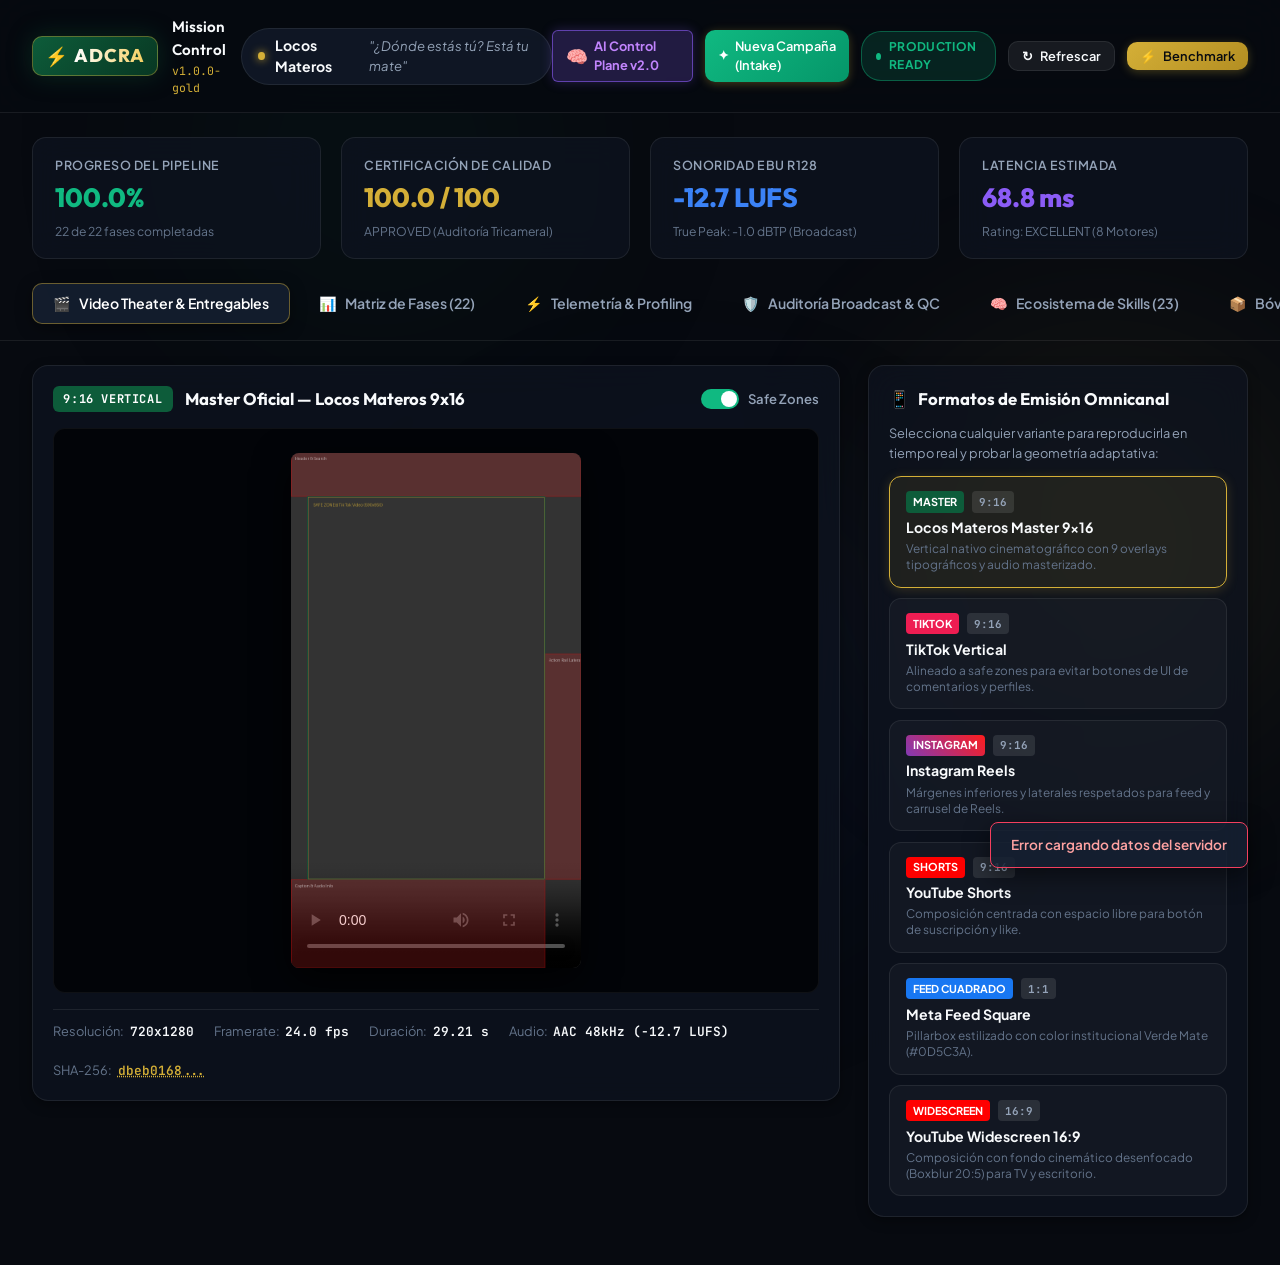
==== commit 8f267a80: "fix(ui): add direct AI Control Plane link in Mission Control navigation and auto-open modal on hash" ====
--- a/web/index.html
+++ b/web/index.html
@@ -36,6 +36,9 @@
     </div>
 
     <div class="nav-actions">
+      <a href="/intake#ai-brain" class="btn btn-secondary btn-sm" id="btnGoToAiBrain" style="text-decoration:none; background: rgba(139, 92, 246, 0.22); border: 1px solid rgba(139, 92, 246, 0.6); color: #C084FC; font-weight: 700; display: inline-flex; align-items: center; gap: 6px; padding: 0.35rem 0.85rem; border-radius: 6px; box-shadow: 0 0 12px rgba(139, 92, 246, 0.25);">
+        <span class="btn-icon" style="font-size: 1.1rem;">🧠</span> AI Control Plane v2.0
+      </a>
       <a href="/intake" class="btn btn-primary btn-sm" id="btnGoToIntake" style="text-decoration:none; background: linear-gradient(135deg, #10B981, #059669); border-color: #34D399; color: #fff; font-weight: 600; display: inline-flex; align-items: center; gap: 6px;">
         <span class="btn-icon">✦</span> Nueva Campaña (Intake)
       </a>
